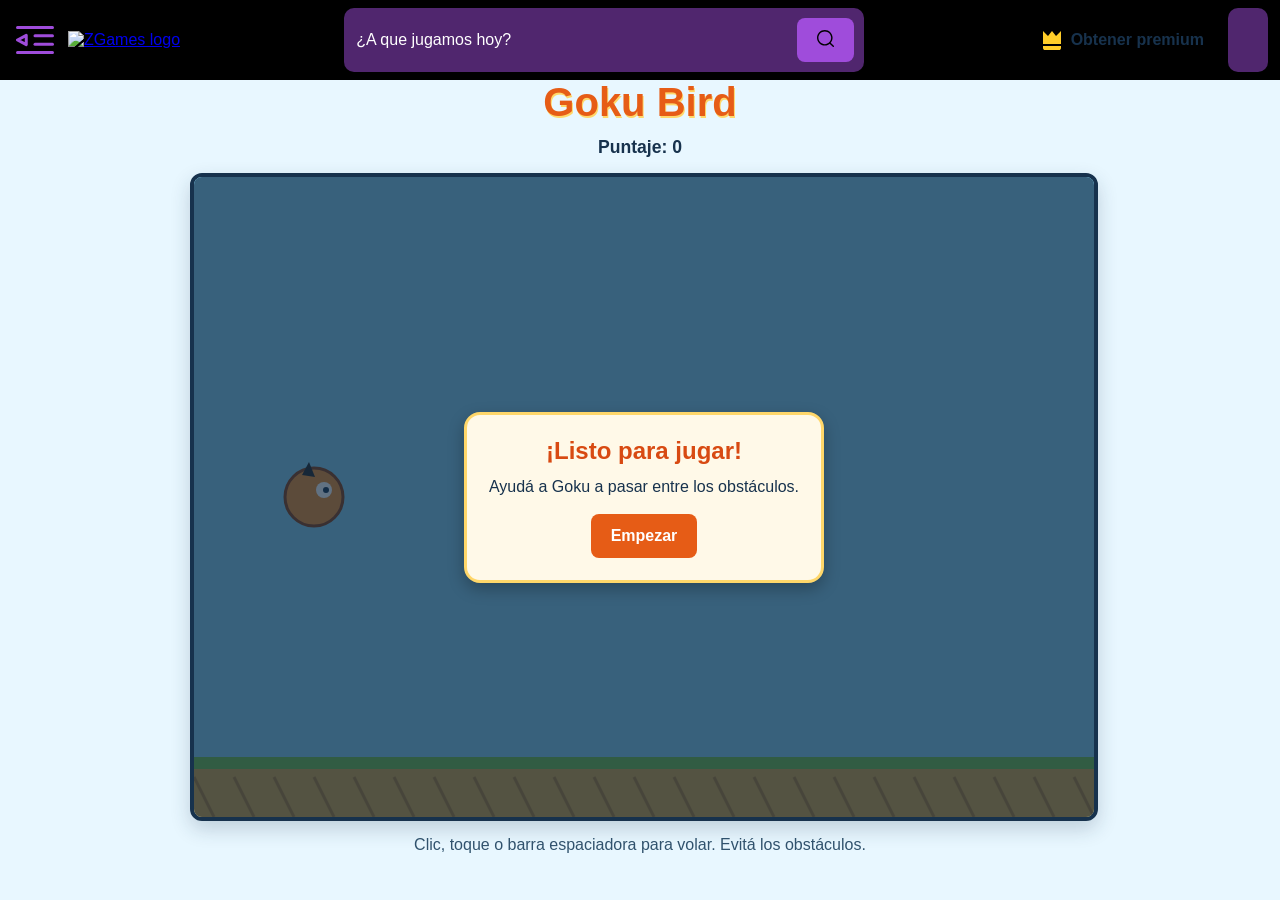
==== Flappybird/index.html @ 5da9ac2a "Agrego cambios" ====
<!DOCTYPE html>
<html lang="es">

<head>
  <meta charset="UTF-8">
  <meta name="viewport" content="width=device-width, initial-scale=1.0">
  <meta name="theme-color" content="#87ceeb">
  <title>Goku Bird</title>
  <!-- Carga desde la carpeta css los estilos que definen la presentación. -->
  <link rel="stylesheet" href="css/style.css">
  <link rel="stylesheet" href="css/inicio.css">
</head>

<body>
  <header>
    <nav class="nav" aria-label="Navegación principal">
      <div class="content_nav_left">
        <button class="btn-burger" type="button" aria-label="Abrir menú hamburguesa">
          <svg xmlns="http://www.w3.org/2000/svg" width="38" height="28" viewBox="0 0 38 28" fill="none">
            <path d="M1.5 1.5H36.4992" stroke="#9F4CDB" stroke-width="3" stroke-linecap="round"
              stroke-linejoin="round" />
            <path d="M19 9.83398H36.4996" stroke="#9F4CDB" stroke-width="3" stroke-linecap="round"
              stroke-linejoin="round" />
            <path d="M19 18.166H36.4996" stroke="#9F4CDB" stroke-width="3" stroke-linecap="round"
              stroke-linejoin="round" />
            <path d="M1.5 26.5H36.4992" stroke="#9F4CDB" stroke-width="3" stroke-linecap="round"
              stroke-linejoin="round" />
            <path class="icon-arrow" d="M10.2498 9.37109L1.5 14.0007L10.2498 18.6304V9.37109Z" stroke="#9F4CDB"
              stroke-width="3" stroke-linejoin="round" />
          </svg>
        </button>

        <div class="menu-hamburguesa">
          <a href="#inicio" class="menu-item" data-section="inicio">
            <svg class="icon icon-inicio" viewBox="0 0 24 24" fill="none" xmlns="http://www.w3.org/2000/svg">
              <path
                d="M3 11L12 3L21 11M5 9.5V20C5 20.5523 5.44772 21 6 21H9V15C9 14.4477 9.44772 14 10 14H14C14.5523 14 15 14.4477 15 15V21H18C18.5523 21 19 20.5523 19 20V9.5"
                stroke-width="1.8" stroke-linecap="round" stroke-linejoin="round" />
            </svg>
            <span class="label">Inicio</span>
          </a>
          <a href="#recientes" class="menu-item" data-section="recientes">
            <svg class="icon icon-recientes" viewBox="0 0 24 24" fill="none" xmlns="http://www.w3.org/2000/svg">
              <path
                d="M3 4V9H8M3.5 15C4.98 18.65 8.62 21 12.5 21C17.75 21 22 16.75 22 11.5C22 6.25 17.75 2 12.5 2C8.29 2 4.67 4.72 3.37 8.5M12.5 7V12L16 14"
                stroke-width="1.8" stroke-linecap="round" stroke-linejoin="round" />
            </svg>
            <span class="label">Recientes</span>
          </a>
          <a href="#estrategia" class="menu-item" data-section="estrategia">
            <svg class="icon" xmlns="http://www.w3.org/2000/svg" width="24" height="24" viewBox="0 0 24 24" fill="none"
              stroke="currentColor" stroke-width="2" stroke-linecap="round" stroke-linejoin="round" aria-hidden="true">
              <path d="M3 8l4.5 4L12 5l4.5 7L21 8l-2 11H5L3 8z" />
              <circle cx="3" cy="6" r="1.2" />
              <circle cx="12" cy="3.5" r="1.2" />
              <circle cx="21" cy="6" r="1.2" />
            </svg>
            <span class="label">Estrategia</span>
          </a>
          <a href="#aventura" class="menu-item" data-section="aventura">
            <svg class="icon icon-aventura" viewBox="0 0 24 24" fill="none" xmlns="http://www.w3.org/2000/svg">
              <circle cx="12" cy="12" r="9" stroke-width="1.8" />
              <path d="M14.5 9.5L13 13L9.5 14.5L11 11L14.5 9.5Z" stroke-width="1.8" stroke-linejoin="round" />
            </svg>
            <span class="label">Aventura</span>
          </a>
          <a href="#accion" class="menu-item" data-section="accion">
            <svg class="icon icon-accion" viewBox="0 0 24 24" fill="none" xmlns="http://www.w3.org/2000/svg">
              <path d="M13 2L4 14H11L10 22L20 9H13V2Z" stroke-width="1.8" stroke-linecap="round"
                stroke-linejoin="round" />
            </svg>
            <span class="label">Acción</span>
          </a>
          <a href="#deportes" class="menu-item" data-section="deportes">
            <svg class="icon icon-deportes" viewBox="0 0 24 24" fill="none" xmlns="http://www.w3.org/2000/svg">
              <circle cx="12" cy="12" r="9" stroke-width="1.8" />
              <path
                d="M12 8L15.5 10.5L14 14.5H10L8.5 10.5L12 8ZM12 3V8M8.5 10.5L4 9M10 14.5L7.5 20M14 14.5L16.5 20M15.5 10.5L20 9"
                stroke-width="1.8" stroke-linecap="round" />
            </svg>
            <span class="label">Deportes</span>
          </a>
        </div>

        <a href="../Html/Inicio.html">
          <img src="../Img/game_png_1.png" alt="ZGames logo" width="150" height="30" />
        </a>
      </div>

      <div class="content-nav-search-center">
        <input type="search" placeholder="¿A que jugamos hoy?">
        <button>
          <svg xmlns="http://www.w3.org/2000/svg" width="17" height="17" viewBox="0 0 17 17" fill="none">
            <path
              d="M7.79167 15.5833C3.49562 15.5833 0 12.0877 0 7.79167C0 3.49562 3.49562 0 7.79167 0C12.0877 0 15.5833 3.49562 15.5833 7.79167C15.5833 12.0877 12.0877 15.5833 7.79167 15.5833ZM7.79167 1.41667C4.27692 1.41667 1.41667 4.27621 1.41667 7.79167C1.41667 11.3071 4.27692 14.1667 7.79167 14.1667C11.3064 14.1667 14.1667 11.3071 14.1667 7.79167C14.1667 4.27621 11.3064 1.41667 7.79167 1.41667Z"
              fill="black" />
            <path
              d="M16.2921 16.9998C16.1991 16.9999 16.1069 16.9816 16.021 16.946C15.935 16.9104 15.857 16.8581 15.7913 16.7923L12.3948 13.3958C12.262 13.2629 12.1874 13.0826 12.1875 12.8948C12.1876 12.7069 12.2623 12.5267 12.3952 12.3939C12.5281 12.261 12.7083 12.1865 12.8962 12.1865C13.0841 12.1866 13.2643 12.2613 13.3971 12.3942L16.7929 15.7907C16.8923 15.8896 16.96 16.0158 16.9875 16.1533C17.015 16.2908 17.0011 16.4334 16.9474 16.5629C16.8938 16.6925 16.8028 16.8032 16.6861 16.881C16.5695 16.9587 16.4323 17.0001 16.2921 16.9998Z"
              fill="black" />
          </svg>
        </button>
      </div>

      <div class="content-nav-rigth">

        <button href="" class="btn-subscription" aria-label="Ir a la sección de mis juegos">
          <svg class="border premium-icon" xmlns="http://www.w3.org/2000/svg" width="18" height="19" viewBox="0 0 18 19"
            fill="none">
            <path
              d="M18 0L13 5L9 0L5 5L0 0V13H18V0ZM2 19H16C16.5304 19 17.0391 18.7893 17.4142 18.4142C17.7893 18.0391 18 17.5304 18 17V15H0V17C0 17.5304 0.210714 18.0391 0.585786 18.4142C0.960859 18.7893 1.46957 19 2 19Z"
              fill="#FFCD29" />
            <polyline points="179,1 179,59 1,59 1,1 179,1" class="bg-line" />
            <polyline points="179,1 179,59 1,59 1,1 179,1" class="hl-line" />
          </svg>
          <span>Obtener premium</span>
        </button>

        <button class="content-perfil btn-perfil" type="button" aria-label="Abrir menú de perfil">
          <svg xmlns="http://www.w3.org/2000/svg" width="35" height="35" viewBox="0 0 35 35" fill="none">
            <path
              d="M29.6219 23.6929C28.0627 22.045 26.1839 20.7324 24.1002 19.8353C22.0165 18.9383 19.7717 18.4756 17.5031 18.4756C15.2345 18.4756 12.9898 18.9383 10.9061 19.8353C8.82238 20.7324 6.94352 22.045 5.38438 23.6929C5.04635 24.054 4.85861 24.5303 4.85938 25.0248V30.1387C4.85938 30.6544 5.06424 31.149 5.42889 31.5137C5.79355 31.8783 6.28812 32.0832 6.80382 32.0832H28.1927C28.7084 32.0832 29.203 31.8783 29.5676 31.5137C29.9323 31.149 30.1372 30.6544 30.1372 30.1387V25.0248C30.1406 24.5316 29.9564 24.0555 29.6219 23.6929ZM28.1927 30.1387H6.80382V25.0151C8.18168 23.5643 9.84035 22.4089 11.6789 21.6194C13.5174 20.8299 15.4974 20.4228 17.4983 20.4228C19.4991 20.4228 21.4791 20.8299 23.3176 21.6194C25.1562 22.4089 26.8148 23.5643 28.1927 25.0151V30.1387Z"
              fill="white" />
            <path
              d="M17.5008 16.5281C19.0626 16.528 20.5768 15.9908 21.7895 15.0065C23.0021 14.0223 23.8393 12.6509 24.1605 11.1225C23.2848 10.3054 22.6269 9.28247 22.2466 8.14667C21.8663 7.01087 21.7756 5.79809 21.9828 4.61835C21.1563 3.88948 20.1652 3.37219 19.0946 3.11097C18.0241 2.84975 16.9061 2.8524 15.8368 3.11869C14.7675 3.38498 13.7788 3.90695 12.9558 4.63973C12.1328 5.37252 11.5 6.2942 11.1119 7.32555C10.7238 8.3569 10.5919 9.46708 10.7276 10.5607C10.8633 11.6542 11.2625 12.6985 11.891 13.6037C12.5194 14.5089 13.3583 15.248 14.3354 15.7574C15.3126 16.2667 16.3989 16.5312 17.5008 16.5281ZM17.5008 4.86141C18.4623 4.86141 19.4021 5.14651 20.2015 5.68065C21.0009 6.2148 21.624 6.974 21.9919 7.86225C22.3598 8.75051 22.4561 9.72791 22.2685 10.6709C22.081 11.6138 21.618 12.48 20.9381 13.1598C20.2583 13.8397 19.3921 14.3027 18.4492 14.4902C17.5062 14.6778 16.5288 14.5815 15.6405 14.2136C14.7523 13.8457 13.9931 13.2226 13.4589 12.4232C12.9248 11.6238 12.6397 10.684 12.6397 9.72252C12.6397 8.43327 13.1519 7.19683 14.0635 6.2852C14.9751 5.37356 16.2116 4.86141 17.5008 4.86141Z"
              fill="white" />
            <path
              d="M29.1658 10.6949C31.8505 10.6949 34.0269 8.51849 34.0269 5.83377C34.0269 3.14905 31.8505 0.972656 29.1658 0.972656C26.4811 0.972656 24.3047 3.14905 24.3047 5.83377C24.3047 8.51849 26.4811 10.6949 29.1658 10.6949Z"
              fill="#FF0000" />
          </svg>
        </button>

        <div class="menu-perfil">
          <a href="#perfil" class="menu-item">
            <svg class="icon" xmlns="http://www.w3.org/2000/svg" width="20" height="20" viewBox="0 0 24 24" fill="none"
              stroke="currentColor" stroke-width="2" stroke-linecap="round" stroke-linejoin="round">
              <path d="M20 21v-2a4 4 0 0 0-4-4H8a4 4 0 0 0-4 4v2"></path>
              <circle cx="12" cy="7" r="4"></circle>
            </svg>
            <span class="label">Mi Perfil</span>
          </a>

          <a href="#metodos-pago" class="menu-item">
            <svg class="icon" xmlns="http://www.w3.org/2000/svg" width="20" height="20" viewBox="0 0 24 24" fill="none"
              stroke="currentColor" stroke-width="2" stroke-linecap="round" stroke-linejoin="round">
              <rect x="2" y="5" width="20" height="14" rx="2" ry="2"></rect>
              <line x1="2" y1="10" x2="22" y2="10"></line>
            </svg>
            <span class="label">Mis métodos de pago</span>
          </a>
          <a href="#amigos" class="menu-item">
            <svg class="icon" xmlns="http://www.w3.org/2000/svg" width="20" height="20" viewBox="0 0 24 24" fill="none"
              stroke="currentColor" stroke-width="2" stroke-linecap="round" stroke-linejoin="round">
              <path d="M17 21v-2a4 4 0 0 0-4-4H5a4 4 0 0 0-4 4v2"></path>
              <circle cx="9" cy="7" r="4"></circle>
              <path d="M23 21v-2a4 4 0 0 0-3-3.87"></path>
              <path d="M16 3.13a4 4 0 0 1 0 7.75"></path>
            </svg>
            <span class="label">Amigos</span>
          </a>
          <a href="Login.html" class="menu-item">
            <svg class="icon" xmlns="http://www.w3.org/2000/svg" width="20" height="20" viewBox="0 0 24 24" fill="none"
              stroke="currentColor" stroke-width="2" stroke-linecap="round" stroke-linejoin="round">
              <path d="M9 21H5a2 2 0 0 1-2-2V5a2 2 0 0 1 2-2h4"></path>
              <polyline points="16 17 21 12 16 7"></polyline>
              <line x1="21" y1="12" x2="9" y2="12"></line>
            </svg>
            <span class="label">Cerrar sesión</span>
          </a>
        </div>
      </div>

    </nav>
  </header>

  <main class="contenedor-juego">
    <!-- El título presenta el personaje usado en esta versión del juego. -->
    <h1>Goku Bird</h1>

    <!-- JavaScript actualiza este texto cada vez que cambia el puntaje. -->
    <p class="marcador" id="marcador" aria-live="polite">Puntaje: 0</p>

    <!-- Este marco mantiene juntos el área de dibujo y los mensajes del juego. -->
    <div class="marco-canvas">
      <!-- El canvas es donde JavaScript dibuja el fondo, a Goku y los obstáculos. -->
      <canvas id="lienzo-juego" width="900" height="640"
        aria-label="Juego Goku Bird. Evitá los obstáculos para sumar puntos." role="img"></canvas>

      <!-- Esta pantalla se muestra al entrar y al terminar una partida. -->
      <section class="pantalla" id="pantalla-mensaje" aria-labelledby="titulo-mensaje">
        <div class="tarjeta">
          <h2 id="titulo-mensaje">¡Listo para jugar!</h2>
          <p id="texto-mensaje">Ayudá a Goku a pasar entre los obstáculos.</p>
          <button id="boton-inicio" type="button">Empezar</button>
        </div>
      </section>
    </div>

    <!-- Se recuerdan los controles que se pueden usar durante la partida. -->
    <p class="ayuda">Clic, toque o barra espaciadora para volar. Evitá los obstáculos.</p>
  </main>

  <!-- Carga el punto de entrada, que conecta los módulos del juego. -->
  <script type="module" src="js/main.js"></script>
  <script src="../InterfacesEntregable2/BtnEventos.js"></script>
</body>

</html>
---- Flappybird/css/style.css ----
/* Define los colores y la tipografía general de la página. */
:root {
  color-scheme: light;
  font-family: Arial, Helvetica, sans-serif;
  background: #e8f7ff;
  color: #17324d;
}

/* Centra el juego y deja espacio alrededor en pantallas pequeñas. */
body {
  width: 100%;
  display: flex;
  flex-direction: column;
  min-height: 100vh;
  margin: 0;
  place-items: center;
  box-sizing: border-box;
}

/* Mantiene el título, el marcador y el canvas en una misma columna. */
.contenedor-juego {
  width: min(100%, 900px);
  text-align: center;
}

/* Da estilo al título sin depender de imágenes o librerías externas. */
h1 {
  margin: 0 0 12px;
  color: #e65c16;
  font-size: clamp(1.8rem, 8vw, 2.5rem);
  text-shadow: 1px 2px 0 #ffd76a;
}

/* Hace que el puntaje sea fácil de encontrar antes y durante la partida. */
.marcador {
  min-height: 1.5em;
  margin: 0 0 10px;
  font-size: 1.1rem;
  font-weight: bold;
}

/* El canvas tiene un tamaño lógico fijo y se adapta al ancho disponible. */
.marco-canvas {
  position: relative;
  width: 100%;
  overflow: hidden;
  border: 4px solid #17324d;
  border-radius: 12px;
  background: #87ceeb;
  box-shadow: 0 8px 20px #17324d33;
}

/* Evita espacios debajo del canvas y conserva la proporción del juego. */
canvas {
  display: block;
  width: 100%;
  height: auto;
  max-width: 100%;
  touch-action: manipulation;
}
/* Coloca los mensajes y botones encima del canvas. */
.pantalla {
  position: absolute;
  inset: 0;
  display: grid;
  place-items: center;
  padding: 24px;
  box-sizing: border-box;
  background: #102a43a8;
}

/* Oculta la pantalla cuando el juego está en marcha. */
.pantalla[hidden] {
  display: none;
}

/* Da legibilidad al cuadro de inicio y al mensaje de fin de partida. */
.tarjeta {
  max-width: 330px;
  padding: 22px;
  border: 3px solid #ffd76a;
  border-radius: 16px;
  background: #fff9e8;
  box-shadow: 0 6px 16px #0004;
}

/* Separa visualmente el título del texto de ayuda. */
.tarjeta h2 {
  margin: 0 0 10px;
  color: #d84a12;
}

/* Ajusta el espacio del texto dentro de la tarjeta. */
.tarjeta p {
  margin: 0 0 16px;
  line-height: 1.45;
}

/* Hace que los controles se vean como botones y sean fáciles de pulsar. */
button {
  min-height: 44px;
  padding: 10px 20px;
  border: 0;
  border-radius: 8px;
  background: #e65c16;
  color: #fff;
  font: inherit;
  font-weight: bold;
  cursor: pointer;
}

/* Señala visualmente que el botón está siendo enfocado con teclado. */
button:focus-visible {
  outline: 3px solid #17324d;
  outline-offset: 3px;
}

/* Explica los controles sin distraer del área de juego. */
.ayuda {
  margin: 12px 0 0;
  color: #31536e;
  line-height: 1.5;
}
---- Flappybird/css/inicio.css ----
:root{
  --secondary-dark-2: #26004D;
  --secondary-dark-1: #4D0099;
  --secondary: #9f4cdb;
  --secondary-light-1: #B366FF;
  --secondary-light-2: #E6CCFF;
  --primary-dark-2: #002040;
  --primary-dark-1: #004080;
  --primary: #0000FF;
  --primary-light-1: #4DA6FF;
  --primary-light-2: #CCE6FF;
  --accent: #FFD700;
  --muted: #c1c1c1;
  --background-page: #111114;
  --white: #FFFFFF;
  --black: #000000;
  --font-primary: 'Exo 2', 'sans serif';
  --font-secondary: 'Roboto','sans serif';
}


/*      Inicio Nav  */
header{
  width: 100%;
  background: #000;
  display: flex;
  flex-direction: row;
  align-items: center;
  justify-content: center;
  margin: 0;
}

.nav {
  width: 100%;
  margin: 8px 12px 8px;
  display: flex;
  align-items: center;
  justify-content: space-between;
}

.content_nav_left {
  display: flex;
  align-items: center;
  gap: 10px;
}

/* Boton */
.btn-burger {
  background: transparent;
  border: none;
  cursor: pointer;
  padding: 4px;
  display: flex;
  align-items: center;
  justify-content: center;
  transition: transform 0.25s ease, opacity 0.2s ease;
  z-index: 1000;
}

.btn-burger:hover {
  opacity: 0.7;
}
/*  Con estas clases gira solo la flecha  */
.icon-arrow {
  transform-box: fill-box;
  transform-origin: center;
  transition: transform 0.3s ease;
}

.btn-burger.active .icon-arrow {
  transform: rotate(180deg);
}
/* ---------- Overlay (se inyecta por JS) ---------- */
.overlay {
  position: fixed;
  inset: 0;
  background: rgba(0, 0, 0, 0.6);
  opacity: 0;
  visibility: hidden;
  transition: opacity 0.3s ease;
  z-index: 900;
}

.overlay.active {
  visibility: visible;
}

/* ---------- Menú desplegable ---------- */
.menu-hamburguesa {
  position: fixed;
  top: 0;
  left: 0;
  height: 100vh; 
  width: 220px;
  padding: 90px 20px 20px 20px;
  background: #000;
  display: flex;
  flex-direction: column;
  gap: 5px;
  z-index: 950;
  transform: translateX(-100%);
  transition: transform 0.3s ease;
}

.menu-hamburguesa.active {
  transform: translateX(0);
}
  
/* ---------- Ítems del menú ---------- */
/* Ambos menús usan violeta en reposo y blanco sobre violeta al hover/activo. */
.menu-item {
  display: flex;
  align-items: center;
  gap: 10px;
  text-decoration: none;
  padding: 12px 20px;
  border-radius: 6px;
  transition: background-color 0.2s ease, transform 0.2s ease;
}

.menu-hamburguesa .menu-item:hover,
.menu-hamburguesa .menu-item.active,
.menu-perfil .menu-item:hover,
.menu-perfil .menu-item.active {
    background: #9F4CDB;
    transform: translateX(2px);
}

.menu-hamburguesa .label,
.menu-hamburguesa .icon,
.menu-perfil .label,
.menu-perfil .icon {
  color: #9F4CDB;
}

.menu-hamburguesa .menu-item:hover .label,
.menu-hamburguesa .menu-item:hover .icon,
.menu-hamburguesa .menu-item.active .label,
.menu-hamburguesa .menu-item.active .icon,
.menu-perfil .menu-item:hover .label,
.menu-perfil .menu-item:hover .icon,
.menu-perfil .menu-item.active .label,
.menu-perfil .menu-item.active .icon {
  color: #fff;
}

 .menu-hamburguesa .menu-item.active .label {
  font-weight: 700;
}

 .icon {
  width: 20px;
  height: 20px;
  color: var(--Secundario);
  stroke: currentColor;
  transition: color 0.2s ease;
  flex-shrink: 0;
}

 .icon-inicio { height: 23px; }
.icon-estrategia { height: 18px; }

.label {
  color: var(--Secundario);
  font-size: 20px;
  font-family: 'Exo 2', sans-serif;
  font-weight: 400;
  transition: color 0.2s ease;
}

   /* El menú oculto por defecto */
.menu-perfil {
  display: none; 
  position: absolute;
  top: 50px; 
  right: 0;
  height: auto;
  background-color: #000; 
  min-width: 200px;
  border-radius: 8px;
  box-shadow: 0 8px 16px rgba(0,0,0,0.2);
  z-index: 100; /* Asegura que quede por encima de otros elementos */
  padding: 8px 0;
}

 /* ESTA ES LA CLAVE: la clase que JavaScript agregará para mostrar el menú */
.menu-perfil.activo {
  display: flex;
  flex-direction: column;
}

 .content-nav-search-center{
  display: flex;
  max-width: 500px;
  flex: 1;
  gap: 12px;
  padding: 10px;
  align-items: center;
  justify-content: space-between;
  border-radius: 10px;
  background-color: color-mix(in srgb, var(--secondary) 50%, transparent);    
}


.content-nav-search-center input{
 width: 100%;
 background: transparent;
 border: none;
 outline: none;
 color: var(--white);
 font-size: 16px;  
}


.content-nav-search-center input::placeholder{
 color: var(--white);
 opacity: 1;
}

.content-nav-search-center button{
  background-color: var(--secondary)
}

.content-nav-rigth {
 display: flex;
 flex-direction: row;
 align-items: center;
 align-self: stretch;
 gap: 10px;
 text-decoration: none;
 color: inherit;
}

@property --p {
 syntax: "<percentage>";
 initial-value: 0%;
 inherits: false;
}

.btn-subscription {
  position: relative;
  display: flex;
  align-items: center;
  align-self: stretch;
  gap: 10px;
  border: none;
  border-radius: 10px;
  background:color-mix(var(--secondary) 50%, transparent);;
  padding: 0 14px;
  text-decoration: none;
  color: inherit;
  cursor: pointer;
  transition: background 1s ease-in-out;
}

.btn-subscription::before {
  content: "";
  position: absolute;
  inset: 0;
  padding: 2px;                /* grosor del trazo */
  border-radius: inherit;
  background: conic-gradient(var(--accent) var(--p), transparent 0);
  mask: linear-gradient(#000 0 0) content-box,
        linear-gradient(#000 0 0);
  mask-composite: exclude;     /* deja solo el anillo */
  transition: --p 0.8s ease-in-out;
  pointer-events: none;
}

.btn-subscription:hover::before,
.btn-subscription:focus-visible::before {
    --p: 100%;                   /* borde completo */
    
}

.btn-subscription:hover::before,
.btn-subscription:focus-visible::before {
    --angle: 360deg;             /* el tramo da una vuelta completa */
    opacity: 1;
}

.btn-subscription:hover,
.btn-subscription:focus-visible {
    background: var(--secondary-dark-2);
}

/* Corona (opcional): vibra al hacer hover */
.premium-icon {
    transform-origin: 50% 100%;
}

.btn-subscription:hover .premium-icon {
    animation: crown-shake 0.6s ease-in-out;
}

@keyframes crown-shake {
    0%, 100% { transform: rotate(0); }
    20% { transform: rotate(-12deg); }
    40% { transform: rotate(10deg); }
    60% { transform: rotate(-6deg); }
    80% { transform: rotate(30deg); }
}

  .content-perfil{
    width: 40px;
    height: auto;
    box-sizing: border-box;
    background: rgba(159, 76, 219, 0.50);
    border-radius: 10px;
    display: flex;
    justify-content: center;
    align-items: center;
    align-self: stretch;
  }
  
/*    Fin del nav   */
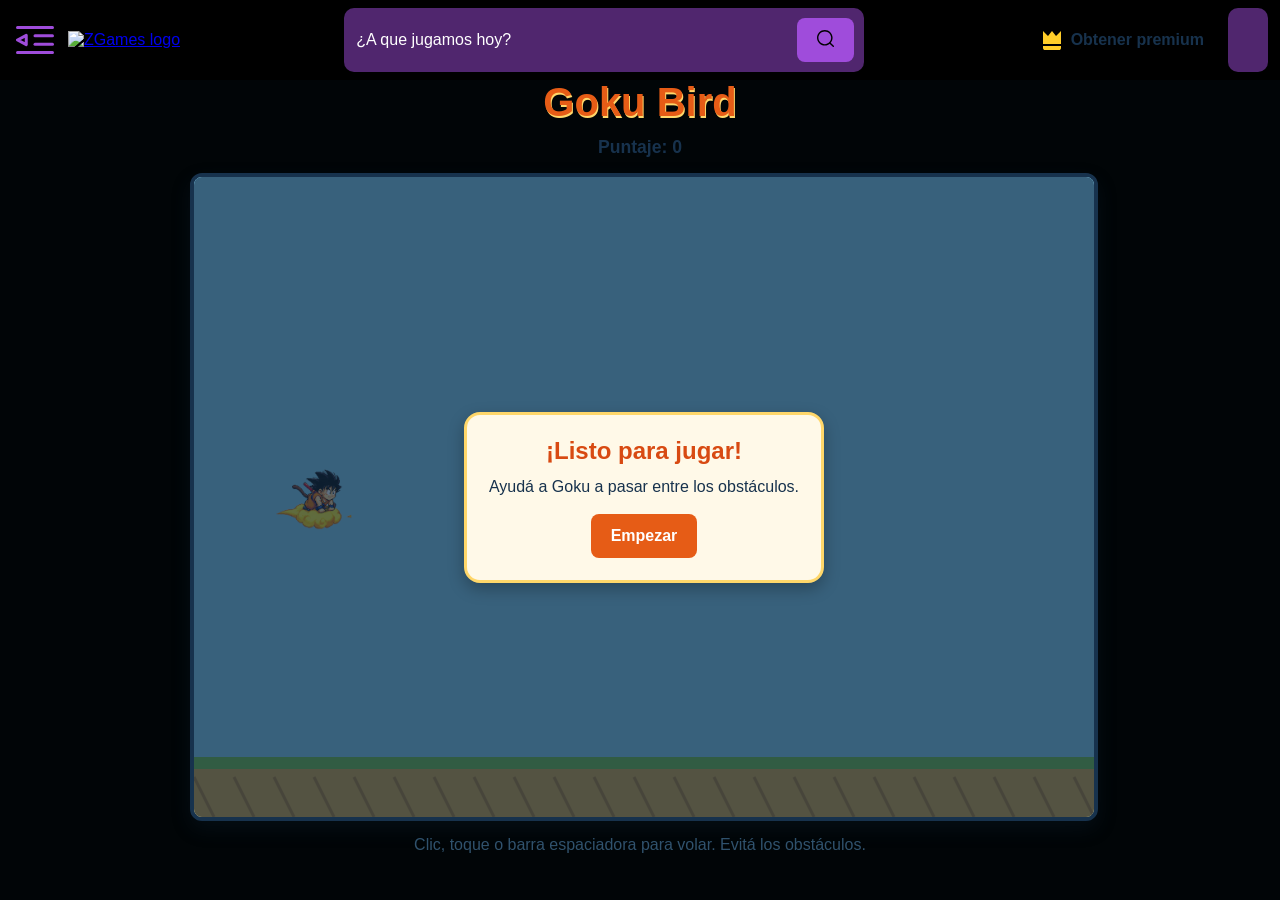
==== commit 2611feb5: "Agrego cambios sobre el spriteshet" ====
--- a/Flappybird/index.html
+++ b/Flappybird/index.html
@@ -181,9 +181,17 @@
 
     <!-- Este marco mantiene juntos el área de dibujo y los mensajes del juego. -->
     <div class="marco-canvas">
-      <!-- El canvas es donde JavaScript dibuja el fondo, a Goku y los obstáculos. -->
+      <!-- JavaScript dibuja el fondo, las rocas y el suelo en este Canvas. -->
       <canvas id="lienzo-juego" width="900" height="640"
         aria-label="Juego Goku Bird. Evitá los obstáculos para sumar puntos." role="img"></canvas>
+
+      <!-- Goku es HTML superpuesto al Canvas para poder animarlo con CSS. -->
+      <div class="jugador" id="jugador" aria-hidden="true">
+        <!-- La primera capa empieza visible con el primer cuadro del spritesheet. -->
+        <span class="jugador__sprite visible"></span>
+        <!-- La segunda capa recibe el siguiente cuadro durante el fundido. -->
+        <span class="jugador__sprite"></span>
+      </div>
 
       <!-- Esta pantalla se muestra al entrar y al terminar una partida. -->
       <section class="pantalla" id="pantalla-mensaje" aria-labelledby="titulo-mensaje">
--- a/Flappybird/css/style.css
+++ b/Flappybird/css/style.css
@@ -2,7 +2,7 @@
 :root {
   color-scheme: light;
   font-family: Arial, Helvetica, sans-serif;
-  background: #e8f7ff;
+  background: #010507;
   color: #17324d;
 }
 
@@ -58,10 +58,101 @@
   max-width: 100%;
   touch-action: manipulation;
 }
+
+/* Superpone a Goku al Canvas y permite ubicarlo desde el controlador. */
+.jugador {
+  position: absolute;
+  z-index: 1;
+  width: 58px;
+  aspect-ratio: 362 / 330;
+  pointer-events: none;
+  transform: translate(-50%, -50%);
+}
+
+/* Apila las dos capas que muestran los cuadros del spritesheet. */
+.jugador__sprite {
+  position: absolute;
+  inset: 0;
+  display: block;
+  width: 100%;
+  height: 100%;
+  opacity: 0;
+  background-image: url("../img/GokuNube.png");
+  background-repeat: no-repeat;
+  background-size: 600% 219.4%;
+  background-position: 0 50%;
+  transition: opacity 0.12s ease;
+}
+
+/* Hace visible la capa que contiene el cuadro actual. */
+.jugador__sprite.visible {
+  opacity: 1;
+}
+
+/* Combina la reacción del salto con un breve resplandor al cambiar de pose. */
+.jugador.impulso .jugador__sprite.visible {
+  animation:
+    impulso 0.28s ease-out,
+    cambio-pose 0.12s ease-out;
+}
+
+/* Reproduce la reacción al choque solo en la capa que está visible. */
+.jugador.choque .jugador__sprite.visible {
+  animation: choque 0.55s ease-in forwards;
+}
+
+/* Ilumina sutilmente la nueva pose mientras aparece con el fundido. */
+@keyframes cambio-pose {
+  from {
+    filter: brightness(1.2);
+  }
+
+  to {
+    filter: brightness(1);
+  }
+}
+
+/* Inclina y agranda a Goku brevemente cuando recibe un impulso. */
+@keyframes impulso {
+  0% {
+    transform: rotate(0) scale(1);
+  }
+
+  45% {
+    transform: rotate(-18deg) scale(1.12);
+  }
+
+  100% {
+    transform: rotate(0) scale(1);
+  }
+}
+
+/* Hace parpadear y girar al personaje cuando choca con un obstáculo. */
+@keyframes choque {
+  0% {
+    opacity: 1;
+    filter: brightness(1);
+    transform: rotate(0) scale(1);
+  }
+
+  35% {
+    opacity: 0.45;
+    filter: brightness(2) sepia(1);
+    transform: rotate(-25deg) scale(1.15);
+  }
+
+  100% {
+    opacity: 0;
+    filter: brightness(1);
+    transform: rotate(65deg) scale(0.75);
+  }
+}
+
 /* Coloca los mensajes y botones encima del canvas. */
 .pantalla {
   position: absolute;
   inset: 0;
+  z-index: 2;
   display: grid;
   place-items: center;
   padding: 24px;
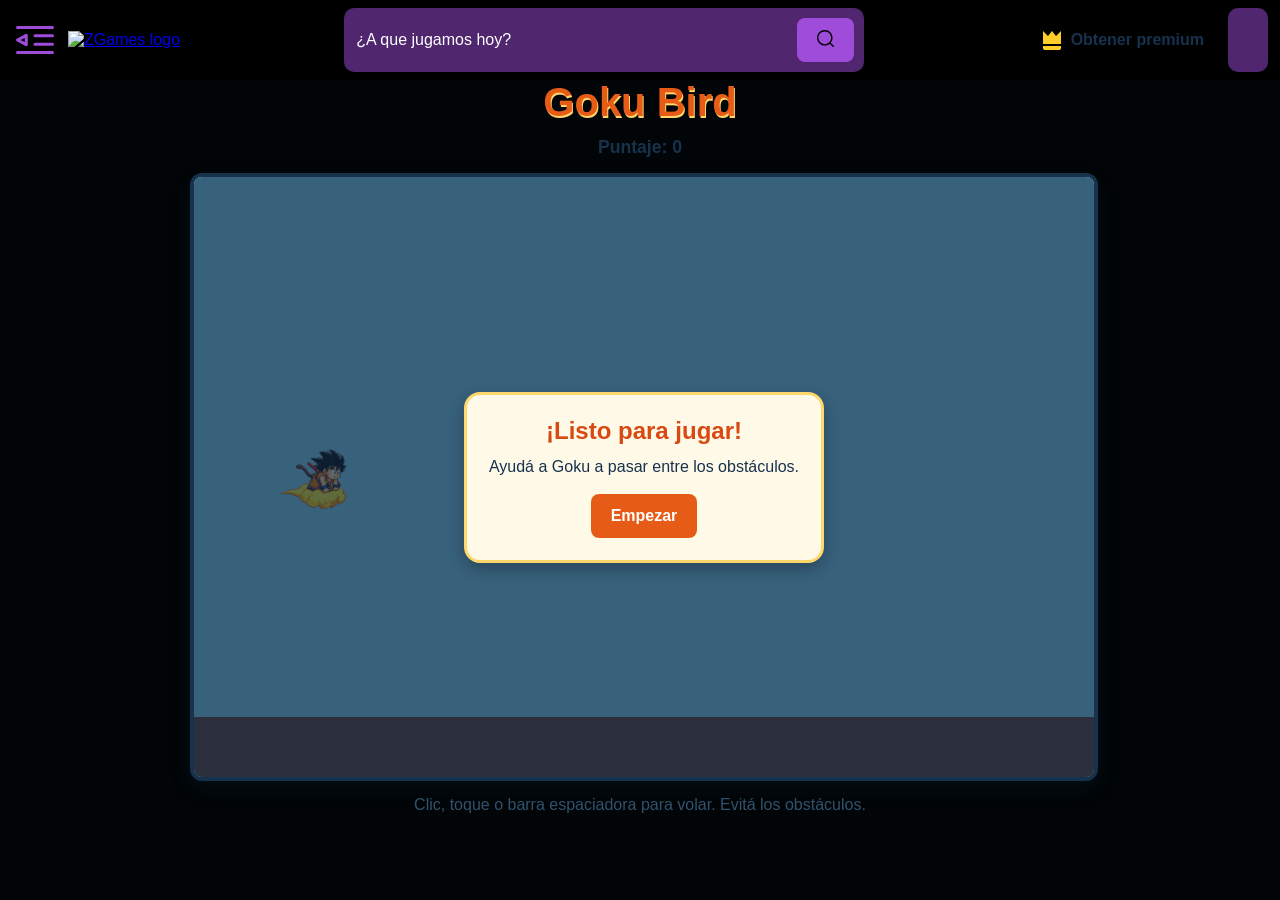
==== commit d841aeb6: "agrego el suelo" ====
--- a/Flappybird/index.html
+++ b/Flappybird/index.html
@@ -182,7 +182,7 @@
     <!-- Este marco mantiene juntos el área de dibujo y los mensajes del juego. -->
     <div class="marco-canvas">
       <!-- JavaScript dibuja el fondo, las rocas y el suelo en este Canvas. -->
-      <canvas id="lienzo-juego" width="900" height="640"
+      <canvas id="lienzo-juego" width="900" height="600"
         aria-label="Juego Goku Bird. Evitá los obstáculos para sumar puntos." role="img"></canvas>
 
       <!-- Goku es HTML superpuesto al Canvas para poder animarlo con CSS. -->
--- a/Flappybird/css/style.css
+++ b/Flappybird/css/style.css
@@ -64,7 +64,7 @@
   position: absolute;
   z-index: 1;
   width: 58px;
-  aspect-ratio: 362 / 330;
+  aspect-ratio: 180 / 157;
   pointer-events: none;
   transform: translate(-50%, -50%);
 }
@@ -77,9 +77,9 @@
   width: 100%;
   height: 100%;
   opacity: 0;
-  background-image: url("../img/GokuNube.png");
+  background-image: url("../img/GokuNube_alta_resolucion.png");
   background-repeat: no-repeat;
-  background-size: 600% 219.4%;
+  background-size: 600% 100%;
   background-position: 0 50%;
   transition: opacity 0.12s ease;
 }
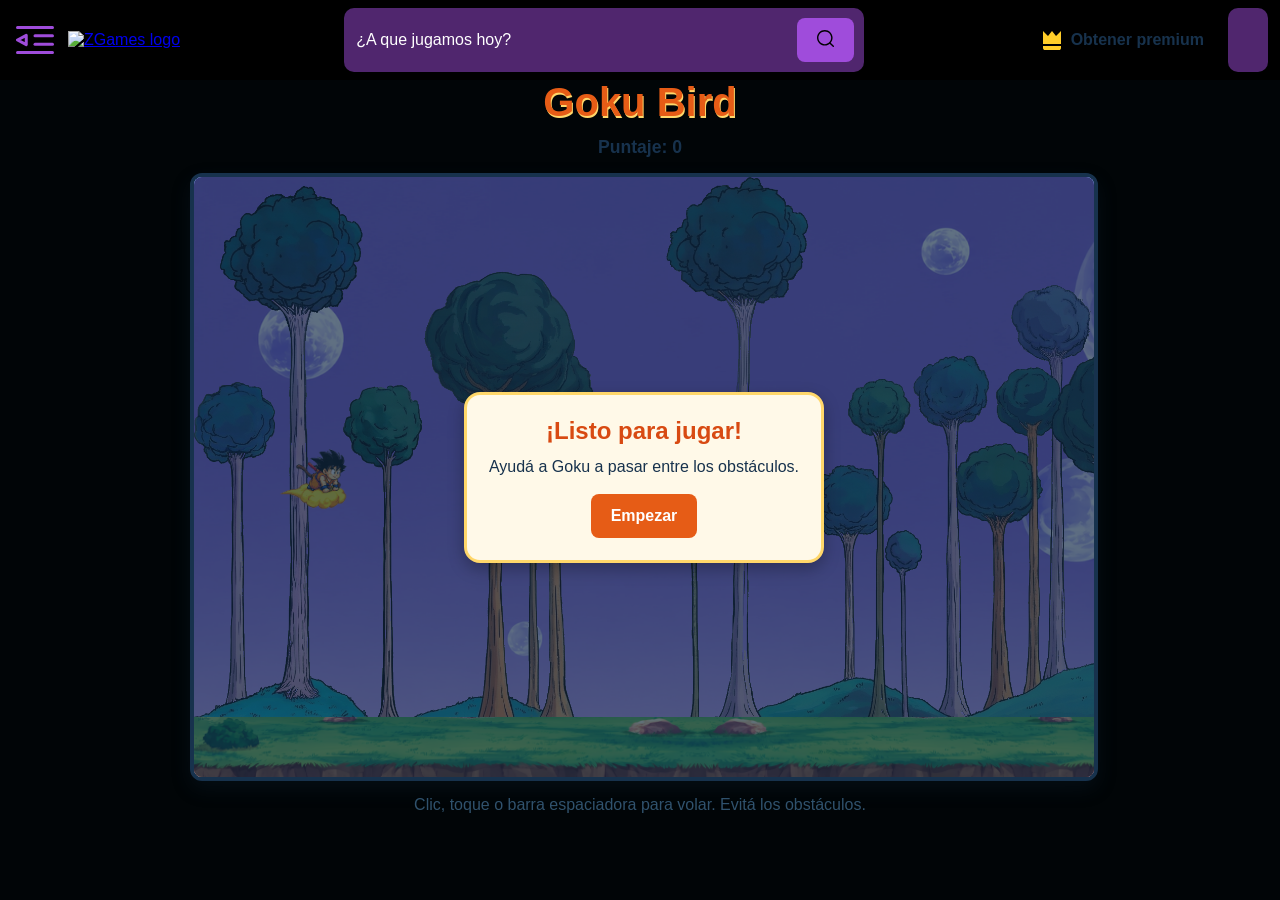
==== commit 86383d24: "Agrego modificaion de camvas a div y esferas" ====
--- a/Flappybird/index.html
+++ b/Flappybird/index.html
@@ -179,18 +179,20 @@
     <!-- JavaScript actualiza este texto cada vez que cambia el puntaje. -->
     <p class="marcador" id="marcador" aria-live="polite">Puntaje: 0</p>
 
-    <!-- Este marco mantiene juntos el área de dibujo y los mensajes del juego. -->
+    <!-- Este marco mantiene juntos el escenario y los mensajes del juego. -->
     <div class="marco-canvas">
-      <!-- JavaScript dibuja el fondo, las rocas y el suelo en este Canvas. -->
-      <canvas id="lienzo-juego" width="900" height="600"
-        aria-label="Juego Goku Bird. Evitá los obstáculos para sumar puntos." role="img"></canvas>
-
-      <!-- Goku es HTML superpuesto al Canvas para poder animarlo con CSS. -->
-      <div class="jugador" id="jugador" aria-hidden="true">
-        <!-- La primera capa empieza visible con el primer cuadro del spritesheet. -->
-        <span class="jugador__sprite visible"></span>
-        <!-- La segunda capa recibe el siguiente cuadro durante el fundido. -->
-        <span class="jugador__sprite"></span>
+      <!-- CAMBIO: este div reemplaza al <canvas>. JavaScript crea aquí las capas
+           del fondo, las rocas, las esferas y el suelo. Su tamaño lo fija main.js. -->
+      <div class="escenario" id="escenario" role="img"
+        aria-label="Juego Goku Bird. Evitá los obstáculos para sumar puntos.">
+
+        <!-- CAMBIO: Goku ahora va dentro del escenario para escalarse junto con él. -->
+        <div class="jugador" id="jugador" aria-hidden="true">
+          <!-- La primera capa empieza visible con el primer cuadro del spritesheet. -->
+          <span class="jugador__sprite visible"></span>
+          <!-- La segunda capa recibe el siguiente cuadro durante el fundido. -->
+          <span class="jugador__sprite"></span>
+        </div>
       </div>
 
       <!-- Esta pantalla se muestra al entrar y al terminar una partida. -->
--- a/Flappybird/css/style.css
+++ b/Flappybird/css/style.css
@@ -1,4 +1,4 @@
-/* Define los colores y la tipografía general de la página. */
+  /* Define los colores y la tipografía general de la página. */
 :root {
   color-scheme: light;
   font-family: Arial, Helvetica, sans-serif;
@@ -17,7 +17,7 @@
   box-sizing: border-box;
 }
 
-/* Mantiene el título, el marcador y el canvas en una misma columna. */
+/* Mantiene el título, el marcador y el escenario en una misma columna. */
 .contenedor-juego {
   width: min(100%, 900px);
   text-align: center;
@@ -39,10 +39,11 @@
   font-weight: bold;
 }
 
-/* El canvas tiene un tamaño lógico fijo y se adapta al ancho disponible. */
+/* El marco mantiene la proporción 900:600 y recorta el escenario escalado. */
 .marco-canvas {
   position: relative;
   width: 100%;
+  aspect-ratio: 900 / 600;
   overflow: hidden;
   border: 4px solid #17324d;
   border-radius: 12px;
@@ -50,19 +51,97 @@
   box-shadow: 0 8px 20px #17324d33;
 }
 
-/* Evita espacios debajo del canvas y conserva la proporción del juego. */
-canvas {
-  display: block;
-  width: 100%;
-  height: auto;
-  max-width: 100%;
+/* Escenario con tamaño lógico fijo (lo define main.js).
+   JavaScript lo escala con transform para adaptarlo al ancho del marco.
+   z-index: 0 crea un contexto de apilamiento propio, así la pantalla de
+   mensajes (z-index: 2) siempre queda por encima de todo lo del escenario. */
+.escenario {
+  position: relative;
+  z-index: 0;
+  overflow: hidden;
+  background: #87ceeb;
+  transform-origin: top left;
   touch-action: manipulation;
-}
-
-/* Superpone a Goku al Canvas y permite ubicarlo desde el controlador. */
+  user-select: none;
+  -webkit-user-select: none;
+}
+
+/* Capas parallax: la imagen se repite en horizontal y JavaScript mueve su posición.
+   El z-index de cada una lo asigna la vista (0, 1, 2). */
+.capa {
+  position: absolute;
+  left: 0;
+  width: 100%;
+  background-repeat: repeat-x;
+  background-size: auto 100%;
+  background-position: 0 0;
+  pointer-events: none;
+}
+
+/* Cada mitad de un obstáculo se recorta al rectángulo que le corresponde. */
+.roca {
+  position: absolute;
+  z-index: 3;
+  overflow: hidden;
+  background-image: url("../img/roca_obstaculo_transparente.png");
+  background-repeat: no-repeat;
+  background-size: cover;
+  background-position: center top;
+  pointer-events: none;
+}
+
+/* La roca superior se invierte verticalmente para que apunte hacia el hueco. */
+.roca--arriba {
+  transform: scaleY(-1);
+}
+
+/* Cada esfera toma una de las siete imágenes de la fila y flota con CSS. */
+.esfera {
+  position: absolute;
+  z-index: 3;
+
+  width: 42px;
+  height: 102px;
+
+  background-image: url("../img/esferas_dragon.png");
+  background-repeat: no-repeat;
+  background-size: 700% 100%;
+  background-position-y: 50%;
+
+  pointer-events: none;
+  animation: flotar 1.2s ease-in-out infinite alternate;
+}
+
+/* Movimiento vertical de flotación; no cambia la posición real de la esfera. */
+@keyframes flotar {
+  from {
+    transform: translateY(-5px);
+  }
+
+  to {
+    transform: translateY(5px);
+  }
+}
+
+/* El suelo va por encima de las rocas y por debajo de Goku.
+   El color de respaldo se ve mientras la imagen no está lista. */
+.suelo {
+  position: absolute;
+  z-index: 4;
+  left: 0;
+  width: 100%;
+  background-color: #633b2e;
+  background-repeat: repeat-x;
+  background-size: auto 100%;
+  background-position: 0 0;
+  pointer-events: none;
+}
+
+/* Superpone a Goku al fondo y permite ubicarlo desde el controlador.
+   Ahora vive dentro del escenario, así que se escala junto con él. */
 .jugador {
   position: absolute;
-  z-index: 1;
+  z-index: 5;
   width: 58px;
   aspect-ratio: 180 / 157;
   pointer-events: none;
@@ -148,7 +227,7 @@
   }
 }
 
-/* Coloca los mensajes y botones encima del canvas. */
+/* Coloca los mensajes y botones encima del escenario. */
 .pantalla {
   position: absolute;
   inset: 0;
@@ -211,4 +290,4 @@
   margin: 12px 0 0;
   color: #31536e;
   line-height: 1.5;
-}
+}
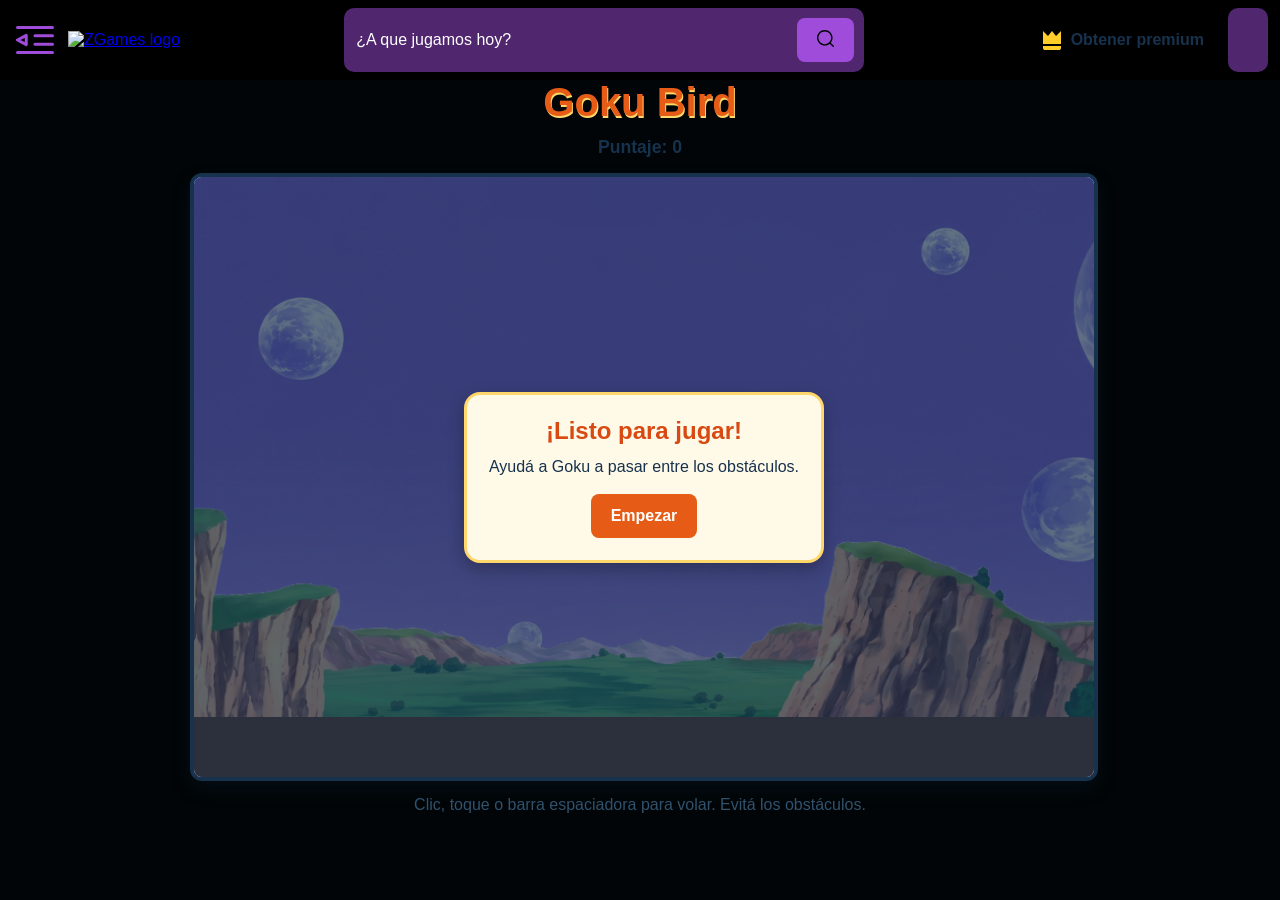
==== commit 4517a8b5: "agrego el goku piola" ====
--- a/Flappybird/index.html
+++ b/Flappybird/index.html
@@ -188,8 +188,6 @@
 
         <!-- CAMBIO: Goku ahora va dentro del escenario para escalarse junto con él. -->
         <div class="jugador" id="jugador" aria-hidden="true">
-          <!-- La primera capa empieza visible con el primer cuadro del spritesheet. -->
-          <span class="jugador__sprite visible"></span>
           <!-- La segunda capa recibe el siguiente cuadro durante el fundido. -->
           <span class="jugador__sprite"></span>
         </div>
--- a/Flappybird/css/style.css
+++ b/Flappybird/css/style.css
@@ -138,92 +138,95 @@
 }
 
 /* Superpone a Goku al fondo y permite ubicarlo desde el controlador.
-   Ahora vive dentro del escenario, así que se escala junto con él. */
+   Vive dentro del escenario, así que se escala junto con él.
+   "aspect-ratio" define la proporción del cuadro de VUELO (153 x 151),
+   que es el estado por defecto; "impulso" y "choque" la pisan más abajo
+   porque sus hojas de sprites tienen cuadros de otra proporción. */
 .jugador {
   position: absolute;
   z-index: 5;
   width: 58px;
-  aspect-ratio: 180 / 157;
+  aspect-ratio: 153 / 151;
   pointer-events: none;
   transform: translate(-50%, -50%);
 }
 
-/* Apila las dos capas que muestran los cuadros del spritesheet. */
+/* Mientras dura el impulso (salto) el cuadro es más alto por la estela de fuego. */
+.jugador.impulso {
+  aspect-ratio: 150 / 218;
+}
+
+/* Durante la explosión final el cuadro es más ancho por la nube creciendo. */
+.jugador.choque {
+  aspect-ratio: 204 / 184;
+}
+
+/* Una sola capa muestra siempre la hoja de sprites activa.
+   Ya no hace falta una segunda capa para fundir poses: cada estado
+   tiene su propia animación de "background-position" con pasos fijos. */
 .jugador__sprite {
   position: absolute;
   inset: 0;
-  display: block;
   width: 100%;
   height: 100%;
-  opacity: 0;
-  background-image: url("../img/GokuNube_alta_resolucion.png");
   background-repeat: no-repeat;
-  background-size: 600% 100%;
-  background-position: 0 50%;
-  transition: opacity 0.12s ease;
-}
-
-/* Hace visible la capa que contiene el cuadro actual. */
-.jugador__sprite.visible {
-  opacity: 1;
-}
-
-/* Combina la reacción del salto con un breve resplandor al cambiar de pose. */
-.jugador.impulso .jugador__sprite.visible {
-  animation:
-    impulso 0.28s ease-out,
-    cambio-pose 0.12s ease-out;
-}
-
-/* Reproduce la reacción al choque solo en la capa que está visible. */
-.jugador.choque .jugador__sprite.visible {
-  animation: choque 0.55s ease-in forwards;
-}
-
-/* Ilumina sutilmente la nueva pose mientras aparece con el fundido. */
-@keyframes cambio-pose {
-  from {
-    filter: brightness(1.2);
-  }
-
-  to {
-    filter: brightness(1);
-  }
-}
-
-/* Inclina y agranda a Goku brevemente cuando recibe un impulso. */
-@keyframes impulso {
-  0% {
-    transform: rotate(0) scale(1);
-  }
-
-  45% {
-    transform: rotate(-18deg) scale(1.12);
-  }
-
-  100% {
-    transform: rotate(0) scale(1);
-  }
-}
-
-/* Hace parpadear y girar al personaje cuando choca con un obstáculo. */
-@keyframes choque {
-  0% {
-    opacity: 1;
-    filter: brightness(1);
-    transform: rotate(0) scale(1);
-  }
-
-  35% {
-    opacity: 0.45;
-    filter: brightness(2) sepia(1);
-    transform: rotate(-25deg) scale(1.15);
-  }
-
-  100% {
-    opacity: 0;
-    filter: brightness(1);
-    transform: rotate(65deg) scale(0.75);
+  background-position: 0% 50%;
+}
+
+/* Vuelo normal: 5 cuadros en bucle mientras Goku no salta. */
+.jugador.volando .jugador__sprite {
+  background-image: url("../img/goku_vuelo.png");
+  background-size: 500% 100%;
+  animation: vuelo-aleteo 0.8s steps(4) infinite;
+}
+
+/* Impulso: 5 cuadros con la estela de fuego creciendo, una sola vez por salto.
+   Esta regla va después de la de "volando" para que gane cuando las dos
+   clases están puestas a la vez (mientras dura el salto). */
+.jugador.impulso .jugador__sprite {
+  background-image: url("../img/goku_impulso.png");
+  background-size: 500% 100%;
+  animation: impulso-despegue 0.3s steps(4) 1;
+}
+
+/* Choque: 4 cuadros de la nube deshaciéndose en humo, una sola vez,
+   y se queda en el último cuadro ("forwards") hasta la pantalla de fin. */
+.jugador.choque .jugador__sprite {
+  background-image: url("../img/goku_choque.png");
+  background-size: 400% 100%;
+  animation: choque-explosion 0.6s steps(3) 1 forwards;
+}
+
+/* Cada @keyframes recorre su hoja de izquierda a derecha.
+   "steps(cantidadDeCuadros - 1)" hace que salte de cuadro en cuadro
+   en vez de deslizar la imagen de forma continua. */
+@keyframes vuelo-aleteo {
+  from {
+    background-position-x: 0%;
+  }
+
+  to {
+    background-position-x: 100%;
+  }
+}
+
+@keyframes impulso-despegue {
+  from {
+    background-position-x: 0%;
+  }
+
+  to {
+    background-position-x: 100%;
+  }
+}
+
+@keyframes choque-explosion {
+  from {
+    background-position-x: 0%;
+  }
+
+  to {
+    background-position-x: 100%;
   }
 }
 
@@ -290,4 +293,5 @@
   margin: 12px 0 0;
   color: #31536e;
   line-height: 1.5;
-}+}
+  
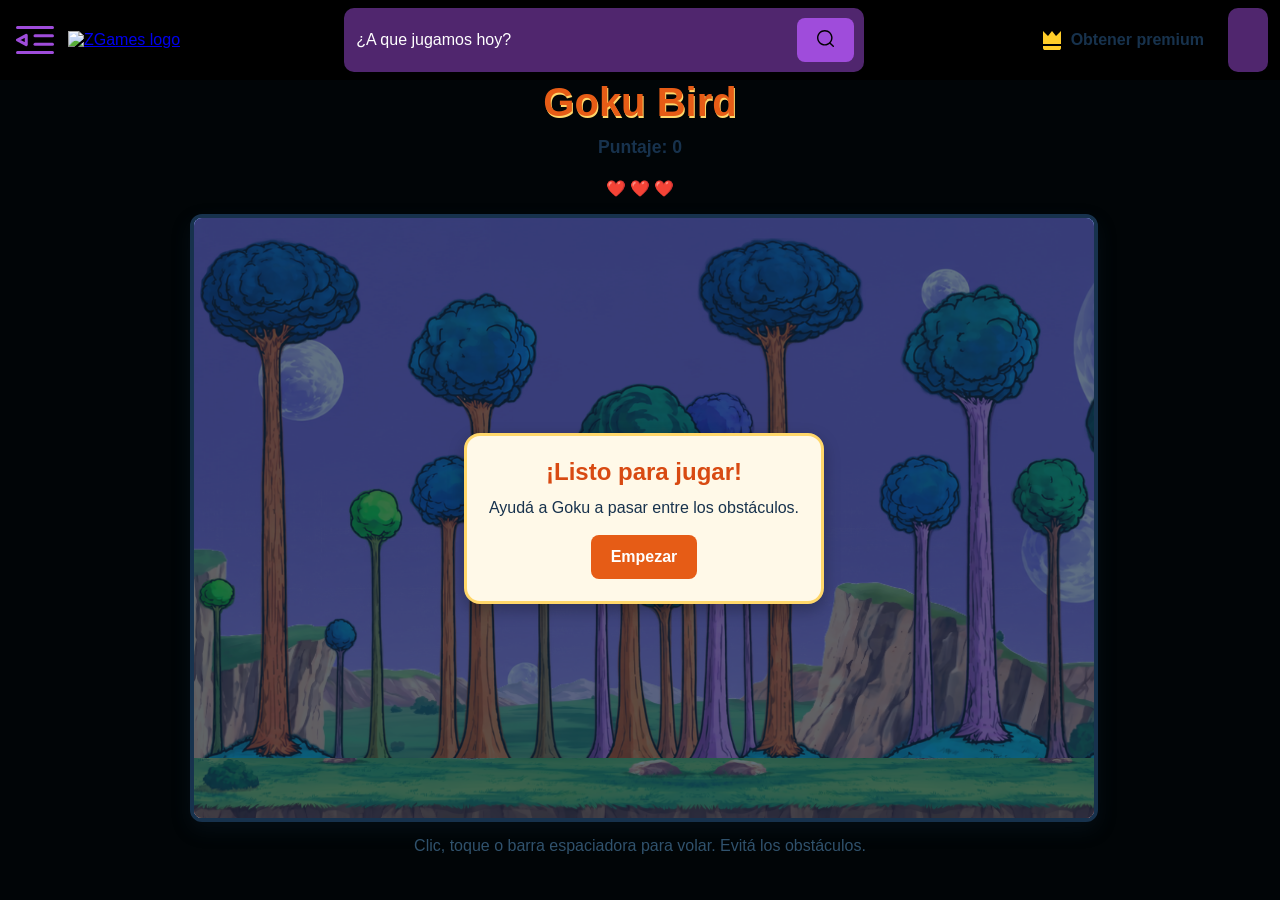
==== commit af767522: "Agrego vidas a goku, modifico el fondo de los arboles" ====
--- a/Flappybird/index.html
+++ b/Flappybird/index.html
@@ -177,7 +177,10 @@
     <h1>Goku Bird</h1>
 
     <!-- JavaScript actualiza este texto cada vez que cambia el puntaje. -->
-    <p class="marcador" id="marcador" aria-live="polite">Puntaje: 0</p>
+    <div class="hud">
+      <p class="marcador" id="marcador" aria-live="polite">Puntaje: 0</p>
+      <p class="vidas" id="vidas" role="img" aria-label="Vidas: 3 de 3">❤️ ❤️ ❤️</p>
+    </div>
 
     <!-- Este marco mantiene juntos el escenario y los mensajes del juego. -->
     <div class="marco-canvas">
--- a/Flappybird/css/style.css
+++ b/Flappybird/css/style.css
@@ -30,7 +30,6 @@
   font-size: clamp(1.8rem, 8vw, 2.5rem);
   text-shadow: 1px 2px 0 #ffd76a;
 }
-
 /* Hace que el puntaje sea fácil de encontrar antes y durante la partida. */
 .marcador {
   min-height: 1.5em;
@@ -109,18 +108,29 @@
   background-position-y: 50%;
 
   pointer-events: none;
-  animation: flotar 1.2s ease-in-out infinite alternate;
-}
-
-/* Movimiento vertical de flotación; no cambia la posición real de la esfera. */
-@keyframes flotar {
-  from {
-    transform: translateY(-5px);
-  }
-
-  to {
-    transform: translateY(5px);
-  }
+   animation: animaesfera-aparecer 0.4s ease-out,
+    esfera-flotar 1.4s ease-in-out infinite alternate,
+    esfera-brillo 1.4s ease-in-out infinite alternate;
+  
+}
+
+/* Entra con un pequeño rebote. */
+@keyframes esfera-aparecer {
+  from { scale: 0; opacity: 0; }
+  60%  { scale: 1.25; opacity: 1; }
+  to   { scale: 1; opacity: 1; }
+}
+
+/* Flota y se balancea un poco. */
+@keyframes esfera-flotar {
+  from { translate: 0 -6px; rotate: -4deg; }
+  to   { translate: 0 6px;  rotate: 4deg; }
+}
+
+/* Resplandor dorado que late. */
+@keyframes esfera-brillo {
+  from { filter: drop-shadow(0 0 4px #ffb300) brightness(1); }
+  to   { filter: drop-shadow(0 0 14px #ffd76a) brightness(1.25); }
 }
 
 /* El suelo va por encima de las rocas y por debajo de Goku.
@@ -195,6 +205,39 @@
   background-image: url("../img/goku_choque.png");
   background-size: 400% 100%;
   animation: choque-explosion 0.6s steps(3) 1 forwards;
+}
+/* Muestra al dragón encima del fondo y recorre el spritesheet horizontal. */
+.dragon {
+  position: absolute;
+  z-index: 4;
+  background-image: url("../img/dragonAnimacion.png");
+  background-repeat: no-repeat;
+  background-size: 600% 100%;
+  background-position: 0 50%;
+  pointer-events: none;
+  transform-origin: center;
+  animation:
+    dragon-volando 1.5s steps(1, end) infinite,
+    dragon-vaiven 1.5s ease-in-out infinite alternate;
+}
+
+/* 10 pasos: 1-2-3-4-5-6-5-4-3-2. Cada keyframe se mantiene hasta el siguiente. */
+@keyframes dragon-volando {
+  0%   { background-position-x: 0%; }
+  10%  { background-position-x: 20%; }
+  20%  { background-position-x: 40%; }
+  30%  { background-position-x: 60%; }
+  40%  { background-position-x: 80%; }
+  50%  { background-position-x: 100%; }
+  60%  { background-position-x: 80%; }
+  70%  { background-position-x: 60%; }
+  80%  { background-position-x: 40%; }
+  90%  { background-position-x: 20%; }
+}
+
+@keyframes dragon-vaiven {
+  from { transform: translateY(-4px); }
+  to   { transform: translateY(4px); }
 }
 
 /* Cada @keyframes recorre su hoja de izquierda a derecha.
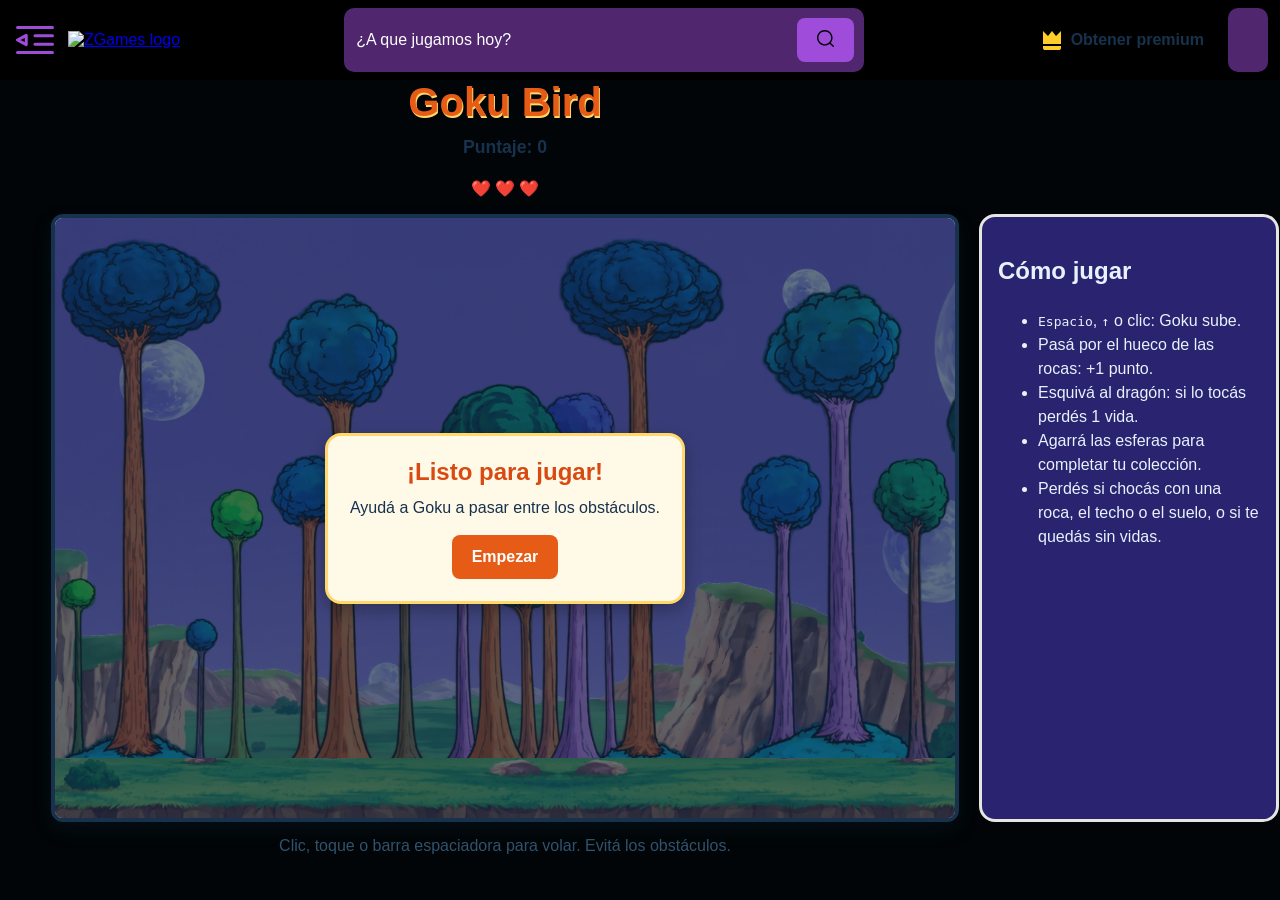
==== commit 7f7bac10: "Agrego seccion de ayuda de como jugar" ====
--- a/Flappybird/index.html
+++ b/Flappybird/index.html
@@ -172,43 +172,56 @@
     </nav>
   </header>
 
-  <main class="contenedor-juego">
-    <!-- El título presenta el personaje usado en esta versión del juego. -->
-    <h1>Goku Bird</h1>
-
-    <!-- JavaScript actualiza este texto cada vez que cambia el puntaje. -->
-    <div class="hud">
-      <p class="marcador" id="marcador" aria-live="polite">Puntaje: 0</p>
-      <p class="vidas" id="vidas" role="img" aria-label="Vidas: 3 de 3">❤️ ❤️ ❤️</p>
+    <main class="contenedor-juego">
+      <!-- El título presenta el personaje usado en esta versión del juego. -->
+      <h1>Goku Bird</h1>
+
+      <!-- JavaScript actualiza este texto cada vez que cambia el puntaje. -->
+      <div class="hud">
+        <p class="marcador" id="marcador" aria-live="polite">Puntaje: 0</p>
+        <p class="vidas" id="vidas" role="img" aria-label="Vidas: 3 de 3">❤️ ❤️ ❤️</p>
+      </div>
+
+    <div class="zona-juego">
+      <!-- Este marco mantiene juntos el escenario y los mensajes del juego. -->
+        <div class="marco-canvas">
+          <!-- CAMBIO: este div reemplaza al <canvas>. JavaScript crea aquí las capas
+              del fondo, las rocas, las esferas y el suelo. Su tamaño lo fija main.js. -->
+          <div class="escenario" id="escenario" role="img"
+            aria-label="Juego Goku Bird. Evitá los obstáculos para sumar puntos.">
+
+            <!-- CAMBIO: Goku ahora va dentro del escenario para escalarse junto con él. -->
+            <div class="jugador" id="jugador" aria-hidden="true">
+              <!-- La segunda capa recibe el siguiente cuadro durante el fundido. -->
+              <span class="jugador__sprite"></span>
+            </div>
+        </div>
+
+        <!-- Esta pantalla se muestra al entrar y al terminar una partida. -->
+        <section class="pantalla" id="pantalla-mensaje" aria-labelledby="titulo-mensaje">
+          <div class="tarjeta">
+            <h2 id="titulo-mensaje">¡Listo para jugar!</h2>
+            <p id="texto-mensaje">Ayudá a Goku a pasar entre los obstáculos.</p>
+            <button id="boton-inicio" type="button">Empezar</button>
+          </div>
+        </section>
+      </div>
+      <aside class="ayuda-lateral" aria-labelledby="titulo-ayuda">
+      <h2 id="titulo-ayuda">Cómo jugar</h2>
+      <ul>
+        <li><kbd>Espacio</kbd>, <kbd>↑</kbd> o clic: Goku sube.</li>
+        <li>Pasá por el hueco de las rocas: +1 punto.</li>
+        <li>Esquivá al dragón: si lo tocás perdés 1 vida.</li>
+        <li>Agarrá las esferas para completar tu colección.</li>
+        <li>Perdés si chocás con una roca, el techo o el suelo, o si te quedás sin vidas.</li>
+      </ul>
+      </aside>
     </div>
 
-    <!-- Este marco mantiene juntos el escenario y los mensajes del juego. -->
-    <div class="marco-canvas">
-      <!-- CAMBIO: este div reemplaza al <canvas>. JavaScript crea aquí las capas
-           del fondo, las rocas, las esferas y el suelo. Su tamaño lo fija main.js. -->
-      <div class="escenario" id="escenario" role="img"
-        aria-label="Juego Goku Bird. Evitá los obstáculos para sumar puntos.">
-
-        <!-- CAMBIO: Goku ahora va dentro del escenario para escalarse junto con él. -->
-        <div class="jugador" id="jugador" aria-hidden="true">
-          <!-- La segunda capa recibe el siguiente cuadro durante el fundido. -->
-          <span class="jugador__sprite"></span>
-        </div>
-      </div>
-
-      <!-- Esta pantalla se muestra al entrar y al terminar una partida. -->
-      <section class="pantalla" id="pantalla-mensaje" aria-labelledby="titulo-mensaje">
-        <div class="tarjeta">
-          <h2 id="titulo-mensaje">¡Listo para jugar!</h2>
-          <p id="texto-mensaje">Ayudá a Goku a pasar entre los obstáculos.</p>
-          <button id="boton-inicio" type="button">Empezar</button>
-        </div>
-      </section>
-    </div>
-
-    <!-- Se recuerdan los controles que se pueden usar durante la partida. -->
-    <p class="ayuda">Clic, toque o barra espaciadora para volar. Evitá los obstáculos.</p>
-  </main>
+      <!-- Se recuerdan los controles que se pueden usar durante la partida. -->
+      <p class="ayuda">Clic, toque o barra espaciadora para volar. Evitá los obstáculos.</p>
+    </main>
+    
 
   <!-- Carga el punto de entrada, que conecta los módulos del juego. -->
   <script type="module" src="js/main.js"></script>
--- a/Flappybird/css/style.css
+++ b/Flappybird/css/style.css
@@ -19,8 +19,17 @@
 
 /* Mantiene el título, el marcador y el escenario en una misma columna. */
 .contenedor-juego {
-  width: min(100%, 900px);
   text-align: center;
+  position: relative;
+  left: -135px;
+}
+.zona-juego {
+  position: relative;
+  width: 100%;
+  display: flex;
+  justify-content: center;
+  align-items: stretch;
+  gap: 20px;
 }
 
 /* Da estilo al título sin depender de imágenes o librerías externas. */
@@ -38,6 +47,22 @@
   font-weight: bold;
 }
 
+.ayuda-lateral {
+  position: absolute;
+  top: 0;
+  bottom: 0;
+  left: calc(100% + 20px);
+  width: 300px;
+  height: auto;
+  box-sizing: border-box;
+  padding: 16px;
+  border: 3px solid #e6e5e2;
+  border-radius: 16px;
+  background: #2a2370;
+  color: #e7f2fc;
+  line-height: 1.5;
+  text-align: left;
+}
 /* El marco mantiene la proporción 900:600 y recorta el escenario escalado. */
 .marco-canvas {
   position: relative;
@@ -337,4 +362,17 @@
   color: #31536e;
   line-height: 1.5;
 }
-  +  
+/* Envuelve el marco del juego: sirve de referencia para ubicar la ayuda. */
+/* .zona-juego {
+  position: relative;
+} */
+
+/* Si no hay lugar a la derecha del juego, la ayuda pasa debajo. */
+/* @media (max-width: 1360px) {
+  .ayuda-lateral {
+    position: static;
+    width: auto;
+    margin-top: 16px;
+  }
+} */
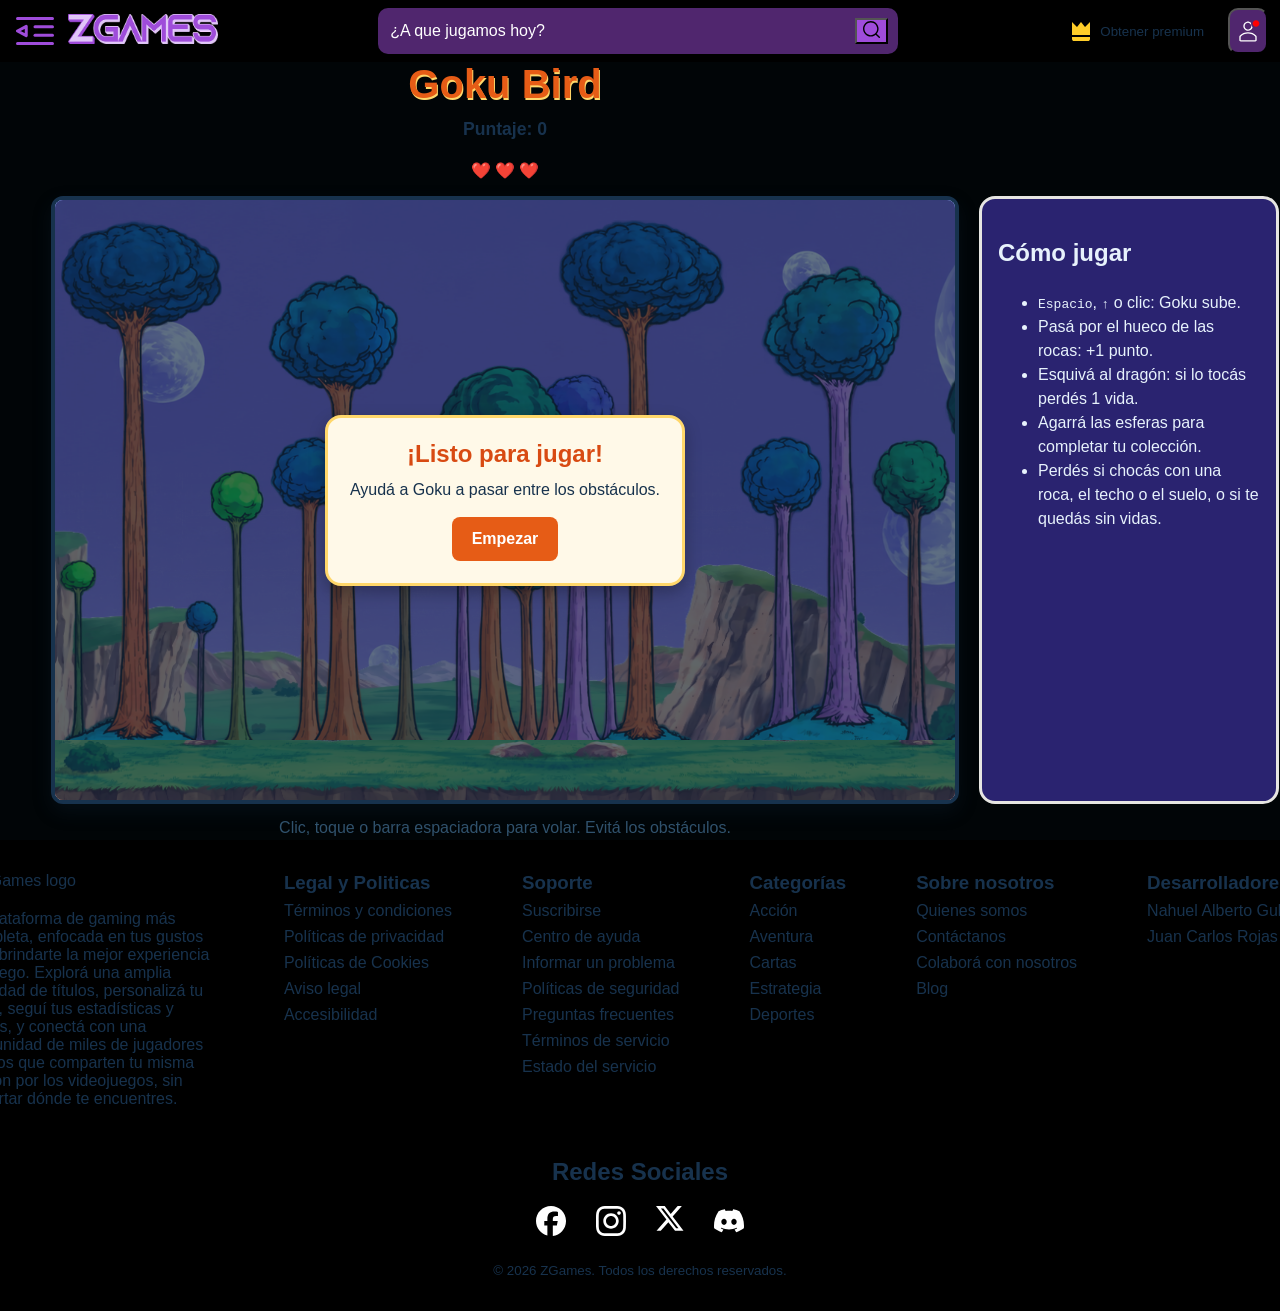
==== commit 91d91a40: "agrego cambios" ====
--- a/Flappybird/index.html
+++ b/Flappybird/index.html
@@ -83,7 +83,7 @@
         </div>
 
         <a href="../Html/Inicio.html">
-          <img src="../Img/game_png_1.png" alt="ZGames logo" width="150" height="30" />
+          <img src="img/game_png_1.png" alt="ZGames logo" width="150" height="30" />
         </a>
       </div>
 
@@ -221,6 +221,105 @@
       <!-- Se recuerdan los controles que se pueden usar durante la partida. -->
       <p class="ayuda">Clic, toque o barra espaciadora para volar. Evitá los obstáculos.</p>
     </main>
+
+    <footer>
+            <div class="footer-grid">
+                <div class="footer-content-logo-description">
+                    <img class="footer-logo" src="../Img/zgames_logo_byc.png" alt="ZGames logo" />
+                    <span>
+                        La plataforma de gaming más completa, enfocada en tus gustos y en brindarte la mejor experiencia
+                        de juego.
+                        Explorá una amplia variedad de títulos, personalizá tu perfil, seguí tus estadísticas y logros,
+                        y conectá con una comunidad de miles de jugadores activos que comparten tu misma pasión por los
+                        videojuegos, sin importar dónde te encuentres.
+                    </span>
+                </div>
+                <section>
+                    <h3>Legal y Politicas</h3>
+                    <ul>
+                        <li>Términos y condiciones</li>
+                        <li>Políticas de privacidad</li>
+                        <li>Políticas de Cookies</li>
+                        <li>Aviso legal</li>
+                        <li>Accesibilidad</li>
+                    </ul>
+                </section>
+
+                <section>
+                    <h3>Soporte</h3>
+                    <ul>
+                        <li>Suscribirse</li>
+                        <li>Centro de ayuda</li>
+                        <li>Informar un problema</li>
+                        <li>Políticas de seguridad</li>
+                        <li>Preguntas frecuentes</li>
+                        <li>Términos de servicio</li>
+                        <li>Estado del servicio</li>
+                    </ul>
+                </section>
+
+                <section>
+                    <h3>Categorías</h3>
+                    <ul>
+                        <li>Acción</li>
+                        <li>Aventura</li>
+                        <li>Cartas</li>
+                        <li>Estrategia</li>
+                        <li>Deportes</li>
+                    </ul>
+                </section>
+
+                <section>
+                    <h3>Sobre nosotros</h3>
+                    <ul>
+                        <li>Quienes somos</li>
+                        <li>Contáctanos</li>
+                        <li>Colaborá con nosotros</li>
+                        <li>Blog</li>
+                    </ul>
+                </section>
+
+                <section>
+                    <h3>Desarrolladores</h3>
+                    <ul>
+                        <li>Nahuel Alberto Gulias</li>
+                        <li>Juan Carlos Rojas Ortiz</li>
+                    </ul>
+                </section>
+            </div>
+
+            <div class="footer-bottom">
+                <div class="social-area">
+                    <h2>Redes Sociales</h2>
+                    <div class="social-icons" aria-label="Redes sociales">
+                        <!-- svg facebook -->
+                        <svg xmlns="http://www.w3.org/2000/svg" width="30" height="30" viewBox="0 0 30 30" fill="none">
+                            <path
+                                d="M15 0C6.7158 0 0 6.7158 0 15C0 22.0344 4.8432 27.9372 11.3766 29.5584V19.584H8.2836V15H11.3766V13.0248C11.3766 7.9194 13.6872 5.553 18.6996 5.553C19.65 5.553 21.2898 5.7396 21.9606 5.9256V10.0806C21.6066 10.0434 20.9916 10.0248 20.2278 10.0248C17.7684 10.0248 16.818 10.9566 16.818 13.3788V15H21.7176L20.8758 19.584H16.818V29.8902C24.2454 28.9932 30.0006 22.6692 30.0006 15C30 6.7158 23.2842 0 15 0Z"
+                                fill="white" />
+                        </svg>
+
+                        <!-- svg instagram -->
+                        <svg xmlns="http://www.w3.org/2000/svg" width="30" height="30" viewBox="0 0 30 30" fill="none">
+                            <path d="M15 2.70117C19.0078 2.70117 19.4824 2.71875 21.0586 2.78906C22.5234 2.85352 23.3145 3.09961 23.8418 3.30469C24.5391 3.57422 25.043 3.90234 25.5645 4.42383C26.0918 4.95117 26.4141 5.44922 26.6836 6.14648C26.8887 6.67383 27.1348 7.4707 27.1992 8.92969C27.2695 10.5117 27.2871 10.9863 27.2871 14.9883C27.2871 18.9961 27.2695 19.4707 27.1992 21.0469C27.1348 22.5117 26.8887 23.3027 26.6836 23.8301C26.4141 24.5273 26.0859 25.0313 25.5645 25.5527C25.0371 26.0801 24.5391 26.4023 23.8418 26.6719C23.3145 26.877 22.5176 27.123 21.0586 27.1875C19.4766 27.2578 19.002 27.2754 15 27.2754C10.9922 27.2754 10.5176 27.2578 8.94141 27.1875C7.47656 27.123 6.68555 26.877 6.1582 26.6719C5.46094 26.4023 4.95703 26.0742 4.43555 25.5527C3.9082 25.0254 3.58594 24.5273 3.31641 23.8301C3.11133 23.3027 2.86523 22.5059 2.80078 21.0469C2.73047 19.4648 2.71289 18.9902 2.71289 14.9883C2.71289 10.9805 2.73047 10.5059 2.80078 8.92969C2.86523 7.46484 3.11133 6.67383 3.31641 6.14648C3.58594 5.44922 3.91406 4.94531 4.43555 4.42383C4.96289 3.89648 5.46094 3.57422 6.1582 3.30469C6.68555 3.09961 7.48242 2.85352 8.94141 2.78906C10.5176 2.71875 10.9922 2.70117 15 2.70117ZM15 0C10.9277 0 10.418 0.0175781 8.81836 0.0878906C7.22461 0.158203 6.12891 0.416016 5.17969 0.785156C4.18945 1.17187 3.35156 1.68164 2.51953 2.51953C1.68164 3.35156 1.17188 4.18945 0.785156 5.17383C0.416016 6.12891 0.158203 7.21875 0.0878906 8.8125C0.0175781 10.418 0 10.9277 0 15C0 19.0723 0.0175781 19.582 0.0878906 21.1816C0.158203 22.7754 0.416016 23.8711 0.785156 24.8203C1.17188 25.8105 1.68164 26.6484 2.51953 27.4805C3.35156 28.3125 4.18945 28.8281 5.17383 29.209C6.12891 29.5781 7.21875 29.8359 8.8125 29.9062C10.4121 29.9766 10.9219 29.9941 14.9941 29.9941C19.0664 29.9941 19.5762 29.9766 21.1758 29.9062C22.7695 29.8359 23.8652 29.5781 24.8145 29.209C25.7988 28.8281 26.6367 28.3125 27.4688 27.4805C28.3008 26.6484 28.8164 25.8105 29.1973 24.8262C29.5664 23.8711 29.8242 22.7813 29.8945 21.1875C29.9648 19.5879 29.9824 19.0781 29.9824 15.0059C29.9824 10.9336 29.9648 10.4238 29.8945 8.82422C29.8242 7.23047 29.5664 6.13477 29.1973 5.18555C28.8281 4.18945 28.3184 3.35156 27.4805 2.51953C26.6484 1.6875 25.8105 1.17188 24.8262 0.791016C23.8711 0.421875 22.7813 0.164062 21.1875 0.09375C19.582 0.0175781 19.0723 0 15 0Z" fill="white" />
+                            <path d="M15 7.29492C10.7461 7.29492 7.29492 10.7461 7.29492 15C7.29492 19.2539 10.7461 22.7051 15 22.7051C19.2539 22.7051 22.7051 19.2539 22.7051 15C22.7051 10.7461 19.2539 7.29492 15 7.29492ZM15 19.998C12.2402 19.998 10.002 17.7598 10.002 15C10.002 12.2402 12.2402 10.002 15 10.002C17.7598 10.002 19.998 12.2402 19.998 15C19.998 17.7598 17.7598 19.998 15 19.998Z" fill="white" /> 
+                            <path d="M24.8086 6.99024C24.8086 7.98633 24 8.78907 23.0098 8.78907C22.0137 8.78907 21.2109 7.98047 21.2109 6.99024C21.2109 5.99414 22.0195 5.19141 23.0098 5.19141C24 5.19141 24.8086 6 24.8086 6.99024Z" fill="white" />
+                        </svg>
+
+                        <!-- svg x(ex tw) -->
+                        <svg xmlns="http://www.w3.org/2000/svg" width="28" height="25" viewBox="0 0 28 25" fill="none">
+                            <path d="M21.6579 0H25.8747L16.6621 10.5294L27.5 24.8575H19.014L12.3675 16.1675L4.76243 24.8575H0.54304L10.3968 13.5951L0 0H8.70139L14.7092 7.94291L21.6579 0ZM20.1779 22.3335H22.5145L7.43174 2.39142H4.92433L20.1779 22.3335Z" fill="white" />
+                        </svg>
+
+
+                        <!-- svg discord -->
+                        <svg xmlns="http://www.w3.org/2000/svg" width="30" height="30" viewBox="0 0 30 30" fill="none">
+                            <path d="M25.3963 5.19434C23.4842 4.31699 21.4337 3.6706 19.2899 3.30038C19.2508 3.29324 19.2118 3.31109 19.1917 3.3468C18.928 3.81582 18.6359 4.4277 18.4314 4.90863C16.1255 4.56342 13.8315 4.56342 11.5729 4.90863C11.3683 4.41701 11.0656 3.81582 10.8007 3.3468C10.7806 3.31228 10.7416 3.29443 10.7026 3.30038C8.55989 3.66941 6.50945 4.31581 4.59617 5.19434C4.57961 5.20149 4.56541 5.2134 4.55599 5.22887C0.66674 11.0393 -0.398688 16.707 0.123975 22.3043C0.12634 22.3317 0.141712 22.3579 0.162998 22.3745C2.72901 24.259 5.21463 25.403 7.6541 26.1613C7.69314 26.1732 7.73451 26.1589 7.75935 26.1267C8.33641 25.3387 8.8508 24.5078 9.29185 23.634C9.31787 23.5828 9.29303 23.5221 9.23983 23.5019C8.42391 23.1924 7.647 22.815 6.89966 22.3865C6.84055 22.3519 6.83582 22.2674 6.8902 22.2269C7.04747 22.1091 7.20477 21.9864 7.35494 21.8626C7.38211 21.84 7.41997 21.8353 7.45192 21.8495C12.3616 24.0911 17.6769 24.0911 22.5287 21.8495C22.5606 21.8341 22.5985 21.8389 22.6268 21.8615C22.7771 21.9853 22.9343 22.1091 23.0928 22.2269C23.1472 22.2674 23.1436 22.3519 23.0845 22.3865C22.3372 22.8233 21.5602 23.1924 20.7431 23.5007C20.6899 23.5209 20.6663 23.5828 20.6923 23.634C21.1428 24.5066 21.6572 25.3375 22.2236 26.1256C22.2473 26.1589 22.2898 26.1732 22.3289 26.1613C24.7802 25.403 27.2658 24.259 29.8318 22.3745C29.8543 22.3579 29.8685 22.3329 29.8708 22.3055C30.4964 15.8343 28.8231 10.2132 25.4353 5.23005C25.427 5.2134 25.4128 5.20149 25.3963 5.19434ZM10.025 18.8961C8.54687 18.8961 7.32892 17.539 7.32892 15.8724C7.32892 14.2058 8.52325 12.8488 10.025 12.8488C11.5386 12.8488 12.7448 14.2178 12.7211 15.8724C12.7211 17.539 11.5268 18.8961 10.025 18.8961ZM19.9934 18.8961C18.5153 18.8961 17.2974 17.539 17.2974 15.8724C17.2974 14.2058 18.4917 12.8488 19.9934 12.8488C21.507 12.8488 22.7132 14.2178 22.6896 15.8724C22.6896 17.539 21.507 18.8961 19.9934 18.8961Z" fill="white" />
+                        </svg>
+                    </div>
+                    <small>© 2026 ZGames. Todos los derechos reservados.</small>
+                </div>
+       </footer>
     
 
   <!-- Carga el punto de entrada, que conecta los módulos del juego. -->
--- a/Flappybird/css/style.css
+++ b/Flappybird/css/style.css
@@ -338,7 +338,7 @@
 }
 
 /* Hace que los controles se vean como botones y sean fáciles de pulsar. */
-button {
+.tarjeta button {
   min-height: 44px;
   padding: 10px 20px;
   border: 0;
@@ -351,7 +351,7 @@
 }
 
 /* Señala visualmente que el botón está siendo enfocado con teclado. */
-button:focus-visible {
+.tarjeta button:focus-visible {
   outline: 3px solid #17324d;
   outline-offset: 3px;
 }
--- a/Flappybird/css/inicio.css
+++ b/Flappybird/css/inicio.css
@@ -315,4 +315,76 @@
   }
   
 /*    Fin del nav   */
-
+ footer {
+    /* El footer usa todo el ancho y conserva poco espacio vertical. */
+    display: flex;
+    flex-direction: column;
+    align-items: center;
+    width: 100%;
+    padding: 32px 16px 32px;
+    gap: 30px;
+    background: var(--black);
+  }
+
+  .footer-grid {
+    width: 100%;
+    display: grid;
+    grid-template-columns: minmax(250px, 300px) repeat(5, max-content);
+    gap: 70px;
+    justify-content: center;
+    align-items: start;
+  }
+
+  .footer-content-logo-description {
+    width: 100%;
+    display: flex;
+    flex-direction: column;
+    align-items: center;
+    text-align: start;
+    gap: 20px;
+    margin: 0px;   
+  }
+
+  .footer-logo {
+    /* Mantiene el logo proporcionado dentro de la fila inferior. */
+    width: 100%;;
+    max-width: 250px;
+  }
+
+  .footer-content-logo-description span {
+    width: 100%;
+  }
+
+  footer section {
+    gap: 8px;             
+    font: var(--font-secondary) normal 14px;
+      
+  }
+
+  footer section h3 {
+    font-weight: bold; 
+    margin: 0px 0px 8px 0px;
+    
+  }
+
+  footer section ul{
+    margin: 0;
+    padding: 0;
+    list-style: none;
+    display: flex;
+    flex-direction: column;
+    gap: 8px;     
+  }
+  .social-area {
+    text-align: center;
+    gap: 18px;
+  }
+
+  .social-icons {
+    display: flex;
+    justify-content: center;
+    gap: 30px;
+    margin: 12px 0 25px;
+  }
+
+
